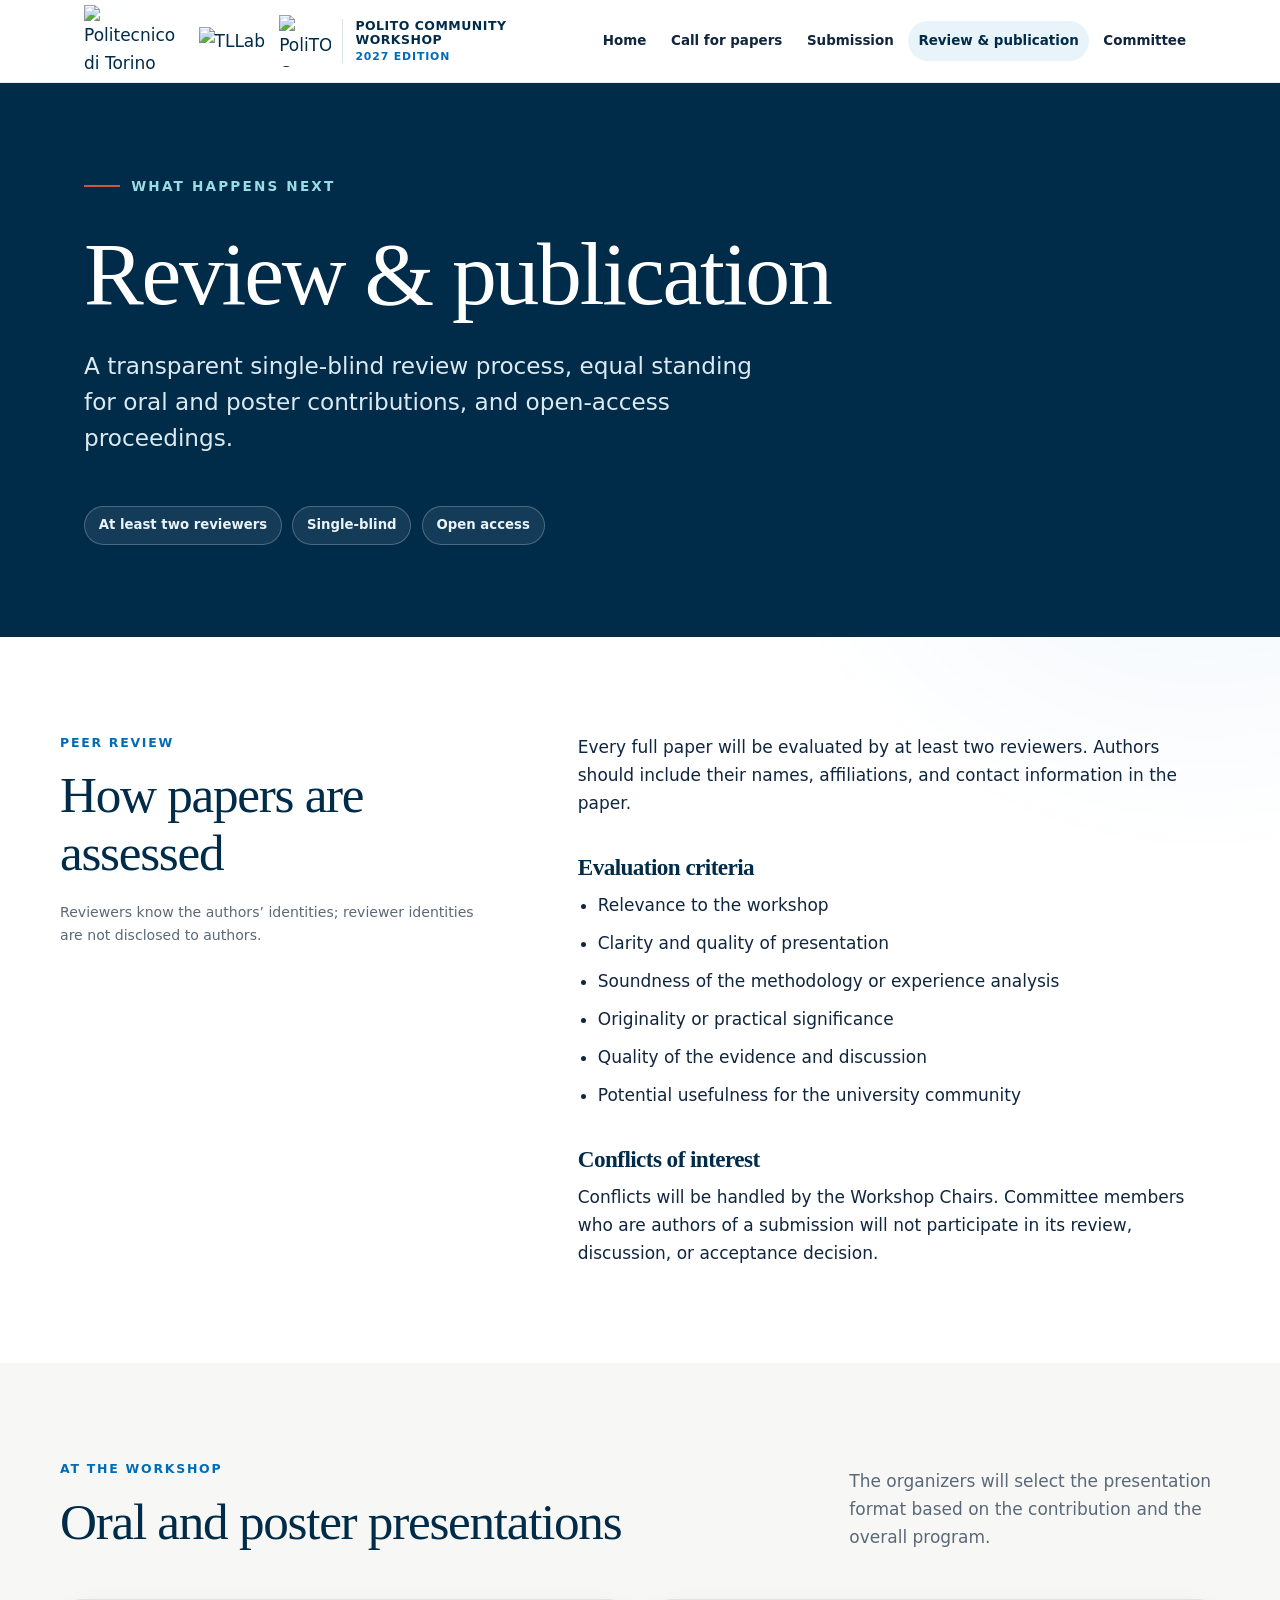
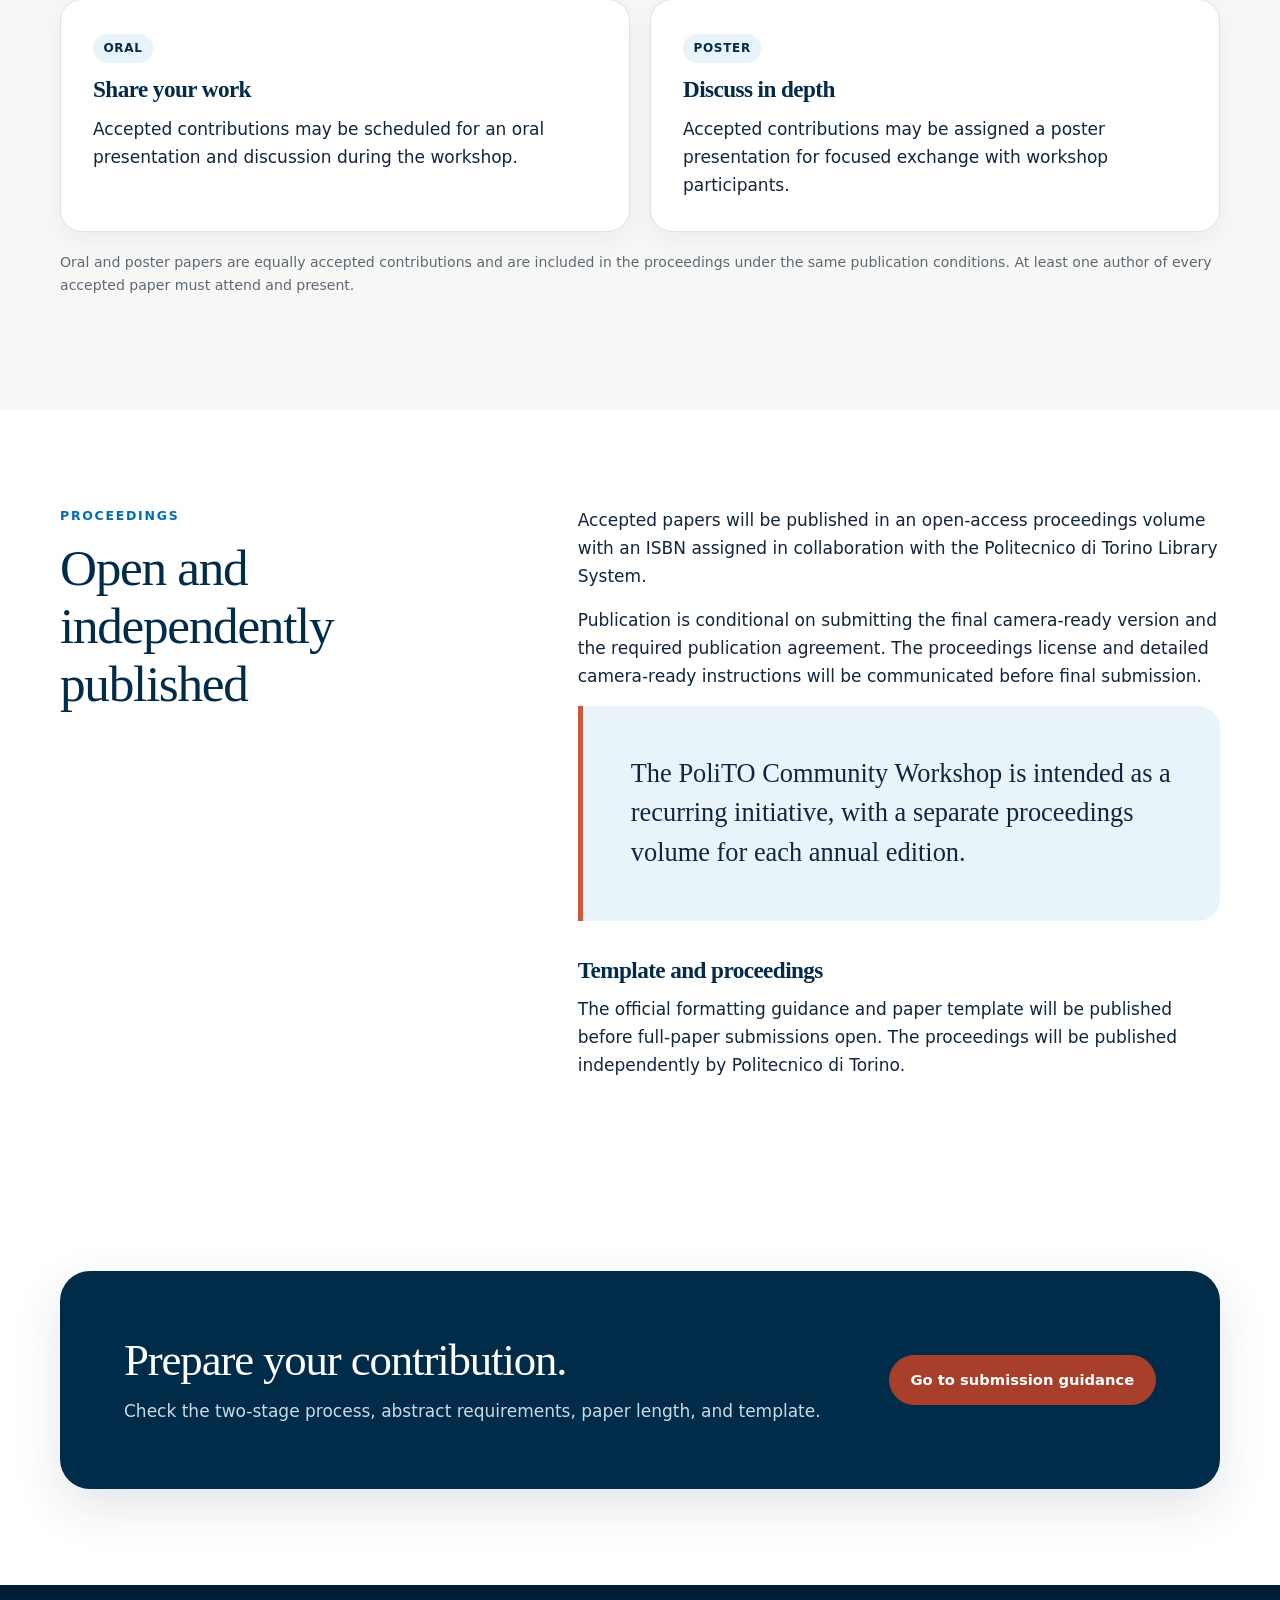
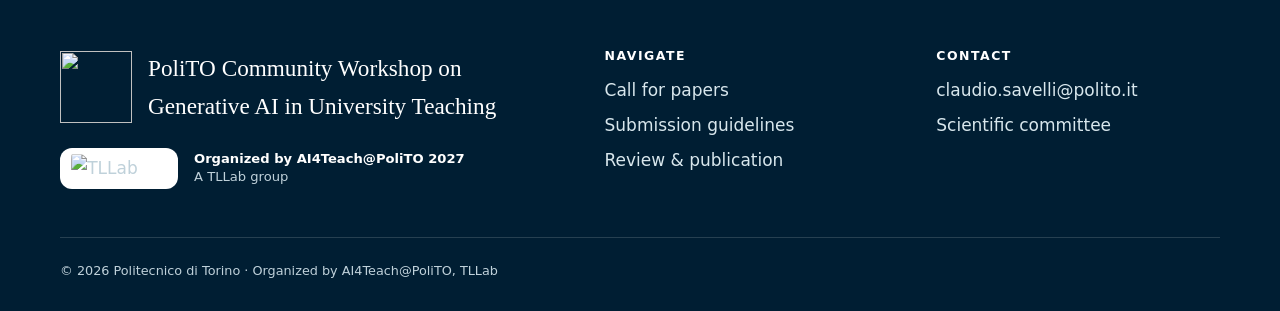
==== authors.html @ 340b1eb9 "feedbacks" ====
<!doctype html>
<html lang="en">
<head>
  <meta charset="utf-8"><meta name="viewport" content="width=device-width, initial-scale=1">
  <meta name="description" content="Review, presentation, and publication information for the PoliTO Community Workshop on Generative AI in University Teaching.">
  <title>Review &amp; Publication · PoliTO Community Workshop 2027</title>
  <link rel="icon" href="img/polito-logo.png" type="image/png"><link rel="stylesheet" href="css/custom.css">
</head>
<body>
  <a class="skip-link" href="#main">Skip to content</a>
  <header class="site-header"><div class="nav-shell">
    <a class="brand" href="index.html"><img src="img/polito-logo-text.png" alt="Politecnico di Torino"><img class="tllab-header-logo" src="img/tllab-logo.png" alt="TLLab"><img class="workshop-logo" src="img/workshop-logo.png" alt="PoliTO Community Workshop logo"><span class="brand-copy">PoliTO Community Workshop<small>2027 edition</small></span></a>
    <button class="nav-toggle" type="button" aria-label="Open navigation" aria-expanded="false" aria-controls="site-navigation"><span></span></button>
    <nav class="nav-links" id="site-navigation" aria-label="Main navigation"><a href="index.html">Home</a><a href="workshop.html">Call for papers</a><a href="submit.html">Submission</a><a href="authors.html" aria-current="page">Review &amp; publication</a><a href="about.html">Committee</a></nav>
  </div></header>

  <main id="main">
    <section class="hero compact"><div class="hero-inner">
      <span class="eyebrow">What happens next</span><h1>Review &amp; publication</h1>
      <p class="lead">A transparent single-blind review process, equal standing for oral and poster contributions, and open-access proceedings.</p>
      <div class="meta-row"><span class="meta-pill">At least two reviewers</span><span class="meta-pill">Single-blind</span><span class="meta-pill">Open access</span></div>
    </div></section>

    <section class="section" id="review">
      <div class="container split">
        <div class="sticky"><span class="kicker">Peer review</span><h2>How papers are assessed</h2><p class="note">Reviewers know the authors’ identities; reviewer identities are not disclosed to authors.</p></div>
        <div class="prose">
          <p>Every full paper will be evaluated by at least two reviewers. Authors should include their names, affiliations, and contact information in the paper.</p>
          <h3>Evaluation criteria</h3>
          <ul><li>Relevance to the workshop</li><li>Clarity and quality of presentation</li><li>Soundness of the methodology or experience analysis</li><li>Originality or practical significance</li><li>Quality of the evidence and discussion</li><li>Potential usefulness for the university community</li></ul>
          <h3>Conflicts of interest</h3><p>Conflicts will be handled by the Workshop Chairs. Committee members who are authors of a submission will not participate in its review, discussion, or acceptance decision.</p>
        </div>
      </div>
    </section>

    <section class="section tint" id="presentation">
      <div class="container">
        <div class="section-heading"><div><span class="kicker">At the workshop</span><h2>Oral and poster presentations</h2></div><p>The organizers will select the presentation format based on the contribution and the overall program.</p></div>
        <div class="grid two">
          <article class="card"><span class="tag">Oral</span><h3>Share your work</h3><p>Accepted contributions may be scheduled for an oral presentation and discussion during the workshop.</p></article>
          <article class="card"><span class="tag">Poster</span><h3>Discuss in depth</h3><p>Accepted contributions may be assigned a poster presentation for focused exchange with workshop participants.</p></article>
        </div>
        <p class="note">Oral and poster papers are equally accepted contributions and are included in the proceedings under the same publication conditions. At least one author of every accepted paper must attend and present.</p>
      </div>
    </section>

    <section class="section" id="proceedings">
      <div class="container split">
        <div class="sticky"><span class="kicker">Proceedings</span><h2>Open and independently published</h2></div>
        <div class="prose">
          <p>Accepted papers will be published in an open-access proceedings volume with an ISBN assigned in collaboration with the Politecnico di Torino Library System.</p>
          <p>Publication is conditional on submitting the final camera-ready version and the required publication agreement. The proceedings license and detailed camera-ready instructions will be communicated before final submission.</p>
          <div class="callout">The PoliTO Community Workshop is intended as a recurring initiative, with a separate proceedings volume for each annual edition.</div>
          <h3>Template and proceedings</h3><p>The official formatting guidance and paper template will be published before full-paper submissions open. The proceedings will be published independently by Politecnico di Torino.</p>
        </div>
      </div>
    </section>

    <section class="section"><div class="container cta"><div><h2>Prepare your contribution.</h2><p>Check the two-stage process, abstract requirements, paper length, and template.</p></div><a class="button primary" href="submit.html">Go to submission guidance</a></div></section>
  </main>

  <footer class="site-footer"><div class="footer-grid">
    <div><div class="footer-workshop"><img src="img/workshop-logo.png" alt=""><p class="footer-brand">PoliTO Community Workshop on Generative AI in University Teaching</p></div><div class="organizer-mark"><img src="img/tllab-logo.png" alt="TLLab"><p><strong>Organized by AI4Teach@PoliTO 2027</strong><br>A TLLab group</p></div></div>
    <div><h3>Navigate</h3><div class="footer-links"><a href="workshop.html">Call for papers</a><a href="submit.html">Submission guidelines</a><a href="authors.html">Review &amp; publication</a></div></div>
    <div><h3>Contact</h3><div class="footer-links"><a href="mailto:claudio.savelli@polito.it">claudio.savelli@polito.it</a><a href="about.html">Scientific committee</a></div></div>
  </div><div class="footer-bottom">© <span data-year>2026</span> Politecnico di Torino · Organized by AI4Teach@PoliTO, TLLab</div></footer>
  <script src="js/site.js"></script>
</body>
</html>
---- css/custom.css ----
:root {
  --ink: #10253e;
  --muted: #5b6877;
  --navy: #002b49;
  --navy-soft: #073e65;
  --blue: #006cb7;
  --cyan: #1aa6b7;
  --sky: #e8f4fa;
  --paper: #f7f8f5;
  --white: #ffffff;
  --line: #dce4e8;
  --accent: #cf573a;
  --accent-strong: #a83f2b;
  --shadow: 0 18px 50px rgba(0, 43, 73, 0.12);
  --radius: 22px;
  --max: 1160px;
}

* { box-sizing: border-box; }
html { scroll-behavior: smooth; }
body {
  margin: 0;
  color: var(--ink);
  background: var(--white);
  font-family: Inter, ui-sans-serif, system-ui, -apple-system, BlinkMacSystemFont, "Segoe UI", sans-serif;
  font-size: 17px;
  line-height: 1.65;
}
body::before {
  content: "";
  position: fixed;
  inset: 0;
  z-index: -2;
  background: radial-gradient(circle at 8% 8%, rgba(26, 166, 183, 0.08), transparent 28rem), radial-gradient(circle at 94% 42%, rgba(0, 108, 183, 0.07), transparent 30rem);
  pointer-events: none;
}
img { max-width: 100%; }
a { color: var(--blue); }
a:hover { color: var(--navy); }
h1, h2, h3 {
  margin: 0;
  color: var(--navy);
  font-family: Georgia, "Times New Roman", serif;
  line-height: 1.13;
  letter-spacing: -0.025em;
}
h1 { max-width: 920px; font-size: clamp(3rem, 7vw, 6.7rem); font-weight: 500; }
h2 { font-size: clamp(2rem, 4vw, 3.4rem); font-weight: 500; }
h3 { font-size: 1.45rem; font-weight: 600; }
p { margin: 0 0 1rem; }
ul, ol { margin: 0; }
.skip-link {
  position: fixed; top: 0; left: 1rem; z-index: 100; padding: 0.7rem 1rem;
  color: var(--white); background: var(--navy); transform: translateY(-120%);
}
.skip-link:focus { transform: translateY(0); }
.site-header {
  position: sticky; top: 0; z-index: 50; border-bottom: 1px solid rgba(0, 43, 73, 0.09);
  background: rgba(255, 255, 255, 0.94); backdrop-filter: blur(18px);
}
.nav-shell {
  display: flex; min-height: 82px; max-width: var(--max); margin: 0 auto; padding: 0 24px;
  align-items: center; justify-content: space-between; gap: 2rem;
}
.brand { display: flex; color: var(--navy); text-decoration: none; align-items: center; gap: 0.7rem; }
.brand img { width: 122px; height: auto; }
.brand img.workshop-logo { width: 52px; height: 52px; object-fit: contain; }
.brand img.tllab-header-logo { width: 82px; height: auto; object-fit: contain; }
.brand-copy {
  padding-left: 0.75rem; border-left: 1px solid var(--line); font-size: 0.78rem;
  font-weight: 800; line-height: 1.15; letter-spacing: 0.04em; text-transform: uppercase;
}
.brand-copy small {
  display: block;
  margin-top: 0.2rem;
  color: var(--blue);
  font-size: 0.68rem;
  letter-spacing: 0.08em;
}
.nav-links { display: flex; align-items: center; gap: 0.3rem; }
.nav-links a {
  padding: 0.55rem 0.62rem; border-radius: 999px; color: var(--ink); font-size: 0.84rem;
  font-weight: 700; text-decoration: none; white-space: nowrap;
}
.nav-links a:hover, .nav-links a[aria-current="page"] { color: var(--navy); background: var(--sky); }
.nav-toggle {
  display: none; width: 44px; height: 44px; padding: 10px; border: 0; border-radius: 50%;
  color: var(--navy); background: var(--sky); cursor: pointer;
}
.nav-toggle span, .nav-toggle::before, .nav-toggle::after {
  display: block; width: 22px; height: 2px; margin: 5px auto; background: currentColor; content: "";
}
.notice {
  padding: 0.55rem 24px; color: var(--white); background: var(--navy); font-size: 0.82rem;
  font-weight: 750; letter-spacing: 0.035em; text-align: center;
}
.notice a { color: var(--white); }
.hero { position: relative; min-height: 680px; overflow: hidden; color: var(--white); background: var(--navy); isolation: isolate; }
.hero::before {
  position: absolute; inset: 0; z-index: -2;
  background: linear-gradient(100deg, rgba(0, 43, 73, 0.99) 7%, rgba(0, 43, 73, 0.91) 55%, rgba(0, 43, 73, 0.48)); content: "";
}
.hero::after {
  position: absolute; inset: 0; z-index: -3;
  width: 100%; height: 100%;
  background: url("../img/polito-banner.png") center / cover no-repeat;
  content: ""; opacity: 0.72;
}
.hero.compact { min-height: 500px; }
.hero-inner {
  display: flex; min-height: inherit; max-width: var(--max); margin: 0 auto; padding: 92px 24px;
  flex-direction: column; justify-content: center; align-items: flex-start;
}
.eyebrow {
  display: inline-flex; margin-bottom: 1.6rem; color: #9adce4; font-size: 0.85rem; font-weight: 850;
  letter-spacing: 0.16em; text-transform: uppercase; align-items: center; gap: 0.7rem;
}
.eyebrow::before { width: 36px; height: 2px; background: var(--accent); content: ""; }
.hero h1, .hero h2 { color: var(--white); }
.hero h1.workshop-title { max-width: 1000px; font-size: clamp(2.7rem, 5.4vw, 5.4rem); }
.hero h1.workshop-title em { color: #a9e0e6; font-style: normal; }
.hero .lead { max-width: 700px; margin-top: 1.5rem; color: #dceaf0; font-size: clamp(1.15rem, 2vw, 1.45rem); line-height: 1.55; }
.hero-actions { display: flex; margin-top: 2rem; flex-wrap: wrap; gap: 0.8rem; }
.button {
  display: inline-flex; min-height: 50px; padding: 0.75rem 1.3rem; border: 1px solid var(--navy);
  border-radius: 999px; color: var(--white); background: var(--navy); font-size: 0.92rem;
  font-weight: 800; text-decoration: none; align-items: center; justify-content: center; gap: 0.55rem;
}
.button:hover { color: var(--white); background: var(--navy-soft); }
.button.primary { border-color: var(--accent-strong); color: var(--white); background: var(--accent-strong); }
.button.primary:hover { border-color: #8d3223; color: var(--white); background: #8d3223; }
.button.ghost { border-color: rgba(255, 255, 255, 0.5); background: transparent; }
.button.disabled, .button[aria-disabled="true"] { border-color: var(--line); color: var(--muted); background: #edf1f3; cursor: not-allowed; }
.meta-row { display: flex; margin-top: 2.1rem; flex-wrap: wrap; gap: 0.65rem; }
.meta-pill {
  padding: 0.48rem 0.86rem; border: 1px solid rgba(255, 255, 255, 0.24); border-radius: 999px;
  color: #eaf3f6; background: rgba(255, 255, 255, 0.08); font-size: 0.83rem; font-weight: 700;
}
.organizer-strip { border-bottom: 1px solid var(--line); background: var(--white); }
.organizer-inner {
  display: flex; min-height: 118px; max-width: var(--max); margin: 0 auto; padding: 22px 24px;
  align-items: center; justify-content: space-between; gap: 2rem;
}
.organizer-copy { display: flex; align-items: baseline; flex-wrap: wrap; gap: 0.45rem 0.7rem; }
.organizer-copy span { color: var(--muted); font-size: 0.82rem; font-weight: 800; letter-spacing: 0.09em; text-transform: uppercase; }
.organizer-copy strong { color: var(--navy); font-family: Georgia, serif; font-size: 1.4rem; }
.organizer-inner > img { width: 145px; height: auto; }
.section { padding: 96px 24px; }
.section.tint { background: var(--paper); }
.section.dark { color: #dceaf0; background: var(--navy); }
.section.dark h2, .section.dark h3 { color: var(--white); }
.container { max-width: var(--max); margin: 0 auto; }
.section-heading {
  display: grid; margin-bottom: 3rem; grid-template-columns: minmax(0, 1.4fr) minmax(260px, 0.7fr);
  align-items: end; gap: 3rem;
}
.section-heading p { margin: 0; color: var(--muted); }
.section.dark .section-heading p { color: #bed0d9; }
.kicker { display: block; margin-bottom: 0.8rem; color: var(--blue); font-size: 0.78rem; font-weight: 850; letter-spacing: 0.14em; text-transform: uppercase; }
.grid { display: grid; gap: 1.25rem; }
.grid.two { grid-template-columns: repeat(2, minmax(0, 1fr)); }
.grid.three { grid-template-columns: repeat(3, minmax(0, 1fr)); }
.card {
  padding: 2rem; border: 1px solid var(--line); border-radius: var(--radius); background: var(--white);
  box-shadow: 0 8px 24px rgba(0, 43, 73, 0.05);
}
.card h3 { margin-bottom: 0.8rem; }
.card p:last-child, .prose p:last-child { margin-bottom: 0; }
.card-number {
  display: flex; width: 48px; height: 48px; margin-bottom: 1.4rem; border-radius: 50%; color: var(--white);
  background: var(--accent-strong); font-family: Georgia, serif; font-size: 1.2rem; align-items: center; justify-content: center;
}
.text-link { display: inline-flex; margin-top: 0.65rem; font-weight: 800; text-decoration: none; align-items: center; gap: 0.35rem; }
.text-link::after { content: "→"; }
.dates { display: grid; border-top: 1px solid var(--line); }
.date-row {
  display: grid; padding: 1.15rem 0; border-bottom: 1px solid var(--line); grid-template-columns: 190px 1fr auto;
  align-items: center; gap: 1.3rem;
}
.date-row time, .date-row .date { color: var(--blue); font-weight: 850; }
.date-row strong { color: var(--navy); }
.date-row span:last-child { color: var(--muted); font-size: 0.86rem; }
.note { margin-top: 1.2rem; color: var(--muted); font-size: 0.88rem; }
.split { display: grid; grid-template-columns: minmax(0, 0.8fr) minmax(0, 1.2fr); gap: clamp(2.5rem, 7vw, 7rem); align-items: start; }
.split .sticky { position: sticky; top: 120px; }
.prose { max-width: 780px; }
.prose h2 { margin-bottom: 1.4rem; }
.prose h3 { margin: 2.3rem 0 0.7rem; }
.prose ul, .prose ol, .check-list { display: grid; padding-left: 1.25rem; gap: 0.62rem; }
.topic-list { display: grid; padding: 0; list-style: none; grid-template-columns: repeat(2, minmax(0, 1fr)); gap: 0; }
.topic-list li { position: relative; padding: 1rem 1rem 1rem 1.7rem; border-bottom: 1px solid var(--line); }
.topic-list li::before { position: absolute; top: 1.58rem; left: 0.3rem; width: 7px; height: 7px; border-radius: 50%; background: var(--accent); content: ""; }
.callout {
  padding: clamp(1.6rem, 4vw, 3rem); border-left: 5px solid var(--accent); border-radius: 0 var(--radius) var(--radius) 0;
  color: var(--ink); background: var(--sky); font-family: Georgia, serif; font-size: clamp(1.2rem, 2.2vw, 1.65rem); line-height: 1.5;
}
.process { display: grid; counter-reset: process; gap: 1.3rem; }
.process-step {
  position: relative; padding: 2rem 2rem 2rem 5.3rem; border: 1px solid var(--line); border-radius: var(--radius);
  background: var(--white); counter-increment: process;
}
.process-step::before {
  position: absolute; top: 1.8rem; left: 1.8rem; display: flex; width: 42px; height: 42px; border-radius: 50%;
  color: var(--white); background: var(--accent-strong); font-weight: 850; content: counter(process); align-items: center; justify-content: center;
}
.process-step h3 { margin-bottom: 0.3rem; }
.tag { display: inline-block; margin-bottom: 0.8rem; padding: 0.28rem 0.65rem; border-radius: 999px; color: var(--navy); background: var(--sky); font-size: 0.75rem; font-weight: 850; letter-spacing: 0.06em; text-transform: uppercase; }
.people { display: grid; grid-template-columns: repeat(2, minmax(0, 1fr)); gap: 1px; overflow: hidden; border: 1px solid var(--line); border-radius: var(--radius); background: var(--line); }
.person { padding: 1.4rem 1.5rem; background: var(--white); }
.person strong { display: block; color: var(--navy); font-family: Georgia, serif; font-size: 1.15rem; }
.person span { color: var(--muted); font-size: 0.9rem; }
.cta {
  display: grid; padding: clamp(2rem, 5vw, 4rem); border-radius: 30px; color: var(--white); background: var(--navy);
  grid-template-columns: 1fr auto; align-items: center; gap: 2rem; box-shadow: var(--shadow);
}
.cta h2 { color: var(--white); font-size: clamp(1.8rem, 3.5vw, 3rem); }
.cta p { margin: 0.7rem 0 0; color: #c9dbe3; }
.site-footer { padding: 64px 24px 30px; color: #bfd1da; background: #001e33; }
.footer-grid { display: grid; max-width: var(--max); margin: 0 auto; grid-template-columns: 1.4fr 0.8fr 0.8fr; gap: 3rem; }
.footer-brand { color: var(--white); font-family: Georgia, serif; font-size: 1.45rem; }
.footer-workshop { display: flex; align-items: center; gap: 1rem; }
.footer-workshop img { width: 72px; height: 72px; object-fit: contain; flex: 0 0 auto; }
.footer-workshop .footer-brand { margin: 0; }
.organizer-mark { display: flex; margin-top: 1.4rem; align-items: center; gap: 1rem; }
.organizer-mark img {
  width: 118px;
  padding: 0.4rem 0.7rem;
  border-radius: 12px;
  background: var(--white);
}
.organizer-mark p { margin: 0; font-size: 0.82rem; line-height: 1.4; }
.organizer-mark strong { color: var(--white); }
.site-footer h3 { margin-bottom: 0.8rem; color: var(--white); font-family: inherit; font-size: 0.78rem; letter-spacing: 0.12em; text-transform: uppercase; }
.site-footer a { color: #d8e7ed; text-decoration: none; }
.site-footer a:hover { color: var(--white); text-decoration: underline; }
.footer-links { display: grid; gap: 0.45rem; }
.footer-bottom { max-width: var(--max); margin: 3rem auto 0; padding-top: 1.4rem; border-top: 1px solid rgba(255, 255, 255, 0.15); font-size: 0.8rem; }
@media (max-width: 1100px) {
  .nav-toggle { display: block; }
  .nav-links { position: absolute; top: 100%; right: 0; left: 0; display: none; padding: 0.8rem 24px 1.2rem; border-bottom: 1px solid var(--line); background: var(--white); flex-direction: column; align-items: stretch; box-shadow: 0 14px 20px rgba(0, 43, 73, 0.08); }
  .nav-links.open { display: flex; }
  .nav-links a { border-radius: 10px; }
  .section-heading, .split, .footer-grid { grid-template-columns: 1fr; }
  .split .sticky { position: static; }
  .section-heading { gap: 1.2rem; }
  .grid.three { grid-template-columns: 1fr; }
  .date-row { grid-template-columns: 165px 1fr; }
  .date-row span:last-child { grid-column: 2; }
}
@media (max-width: 680px) {
  body { font-size: 16px; }
  .brand { gap: 0.55rem; }
  .brand img { width: 82px; }
  .brand img.workshop-logo { width: 38px; height: 38px; }
  .brand img.tllab-header-logo { width: 60px; }
  .brand-copy { padding-left: 0.65rem; font-size: 0.62rem; }
  .brand-copy small { font-size: 0.58rem; }
  .nav-shell { min-height: 72px; padding: 0 16px; }
  .hero, .hero.compact { min-height: 590px; }
  .hero-inner { padding: 72px 20px; }
  .hero::after { opacity: 0.34; }
  .section { padding: 70px 20px; }
  .grid.two, .topic-list, .people { grid-template-columns: 1fr; }
  .date-row { padding: 1.1rem 0; grid-template-columns: 1fr; gap: 0.2rem; }
  .date-row span:last-child { grid-column: auto; }
  .process-step { padding: 4.8rem 1.4rem 1.6rem; }
  .process-step::before { top: 1.35rem; left: 1.35rem; }
  .cta { grid-template-columns: 1fr; }
  .organizer-inner { align-items: flex-start; flex-direction: column; gap: 0.8rem; }
  .organizer-inner > img { width: 125px; }
  .footer-workshop img { width: 60px; height: 60px; }
}
@media (prefers-reduced-motion: reduce) { html { scroll-behavior: auto; } }
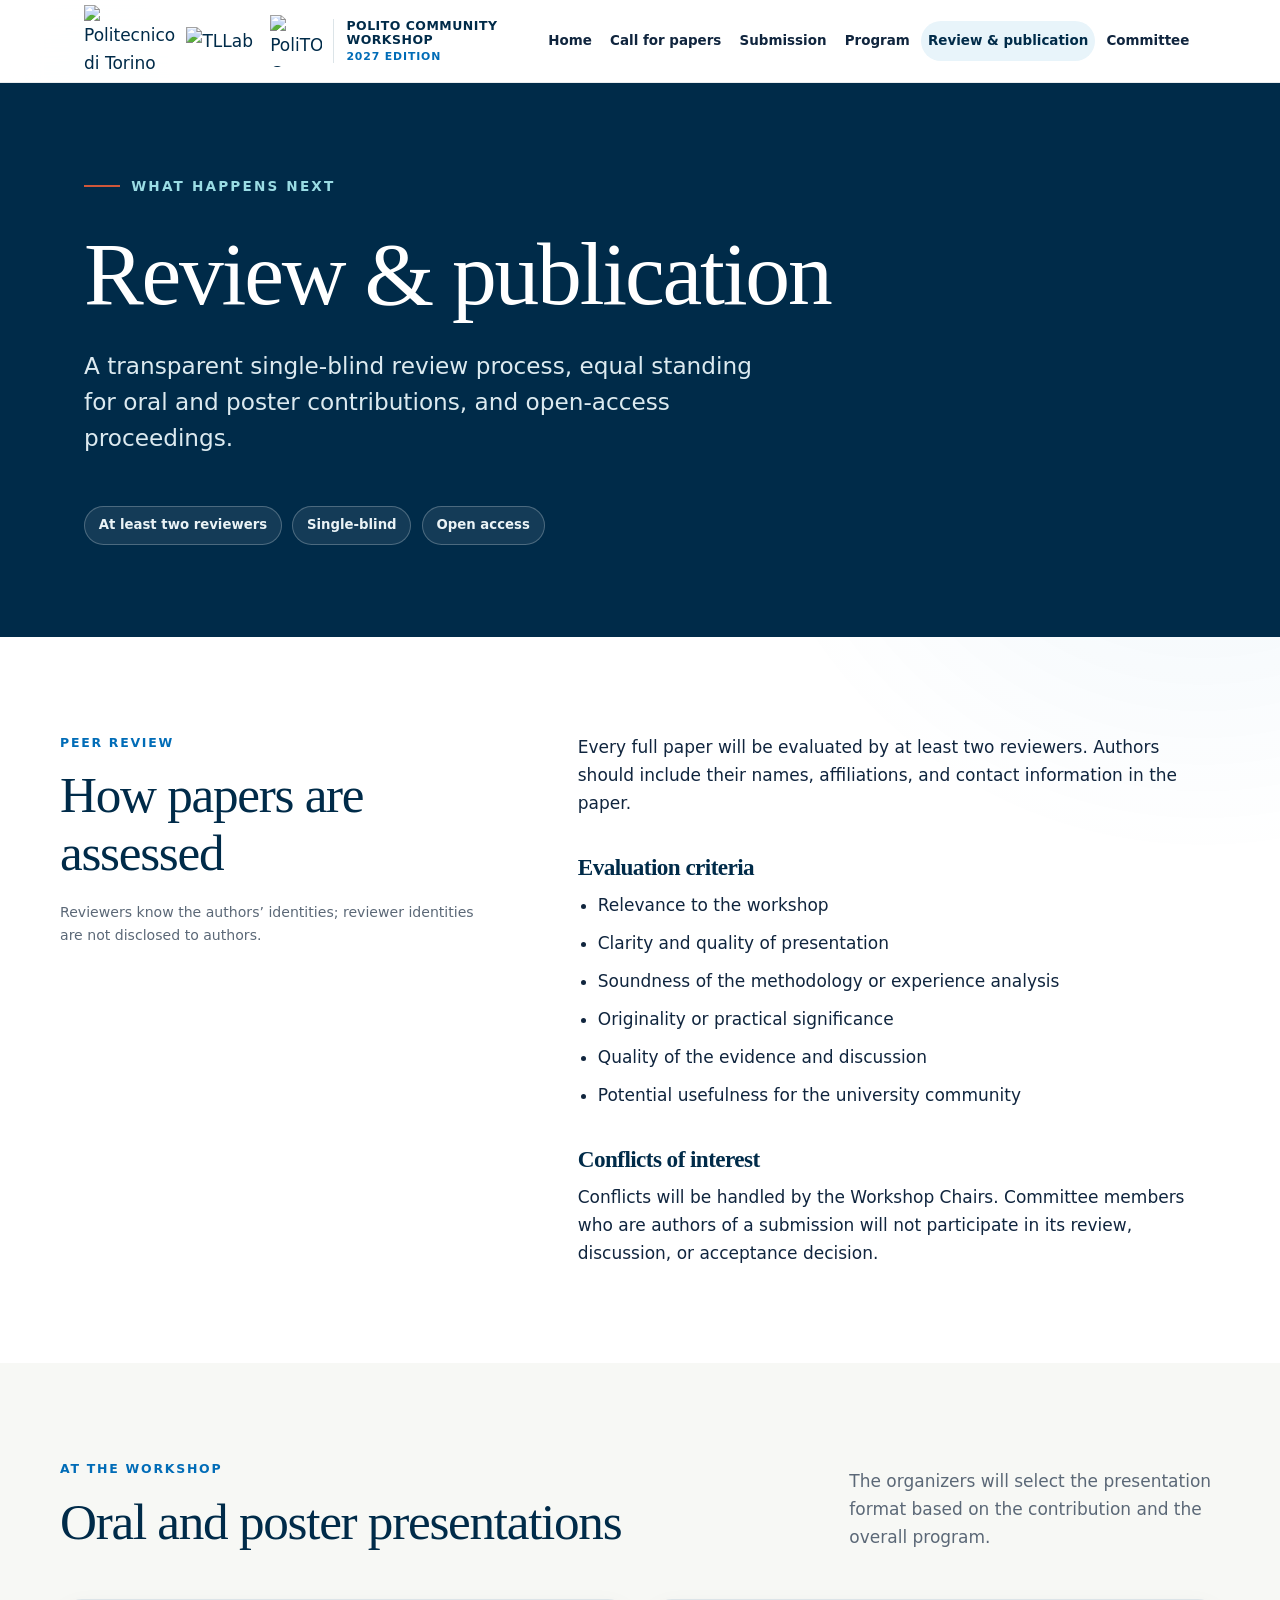
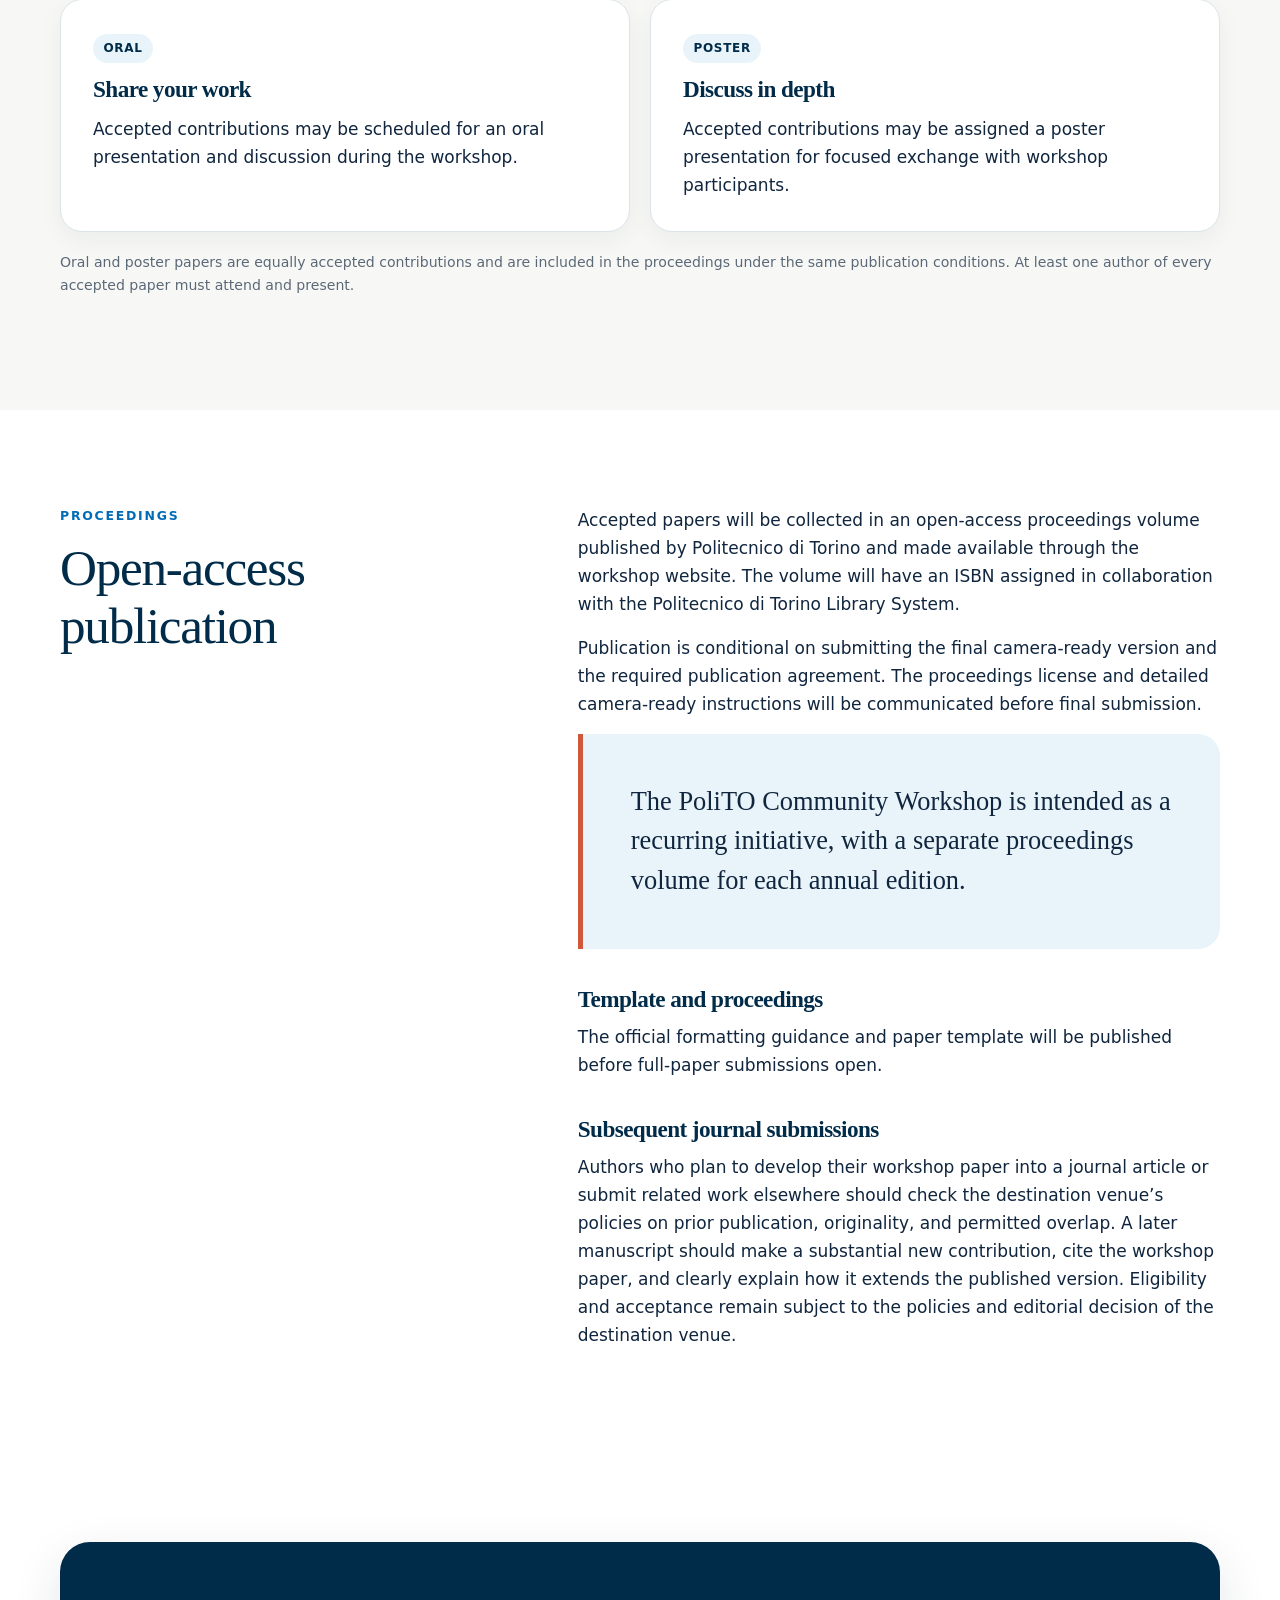
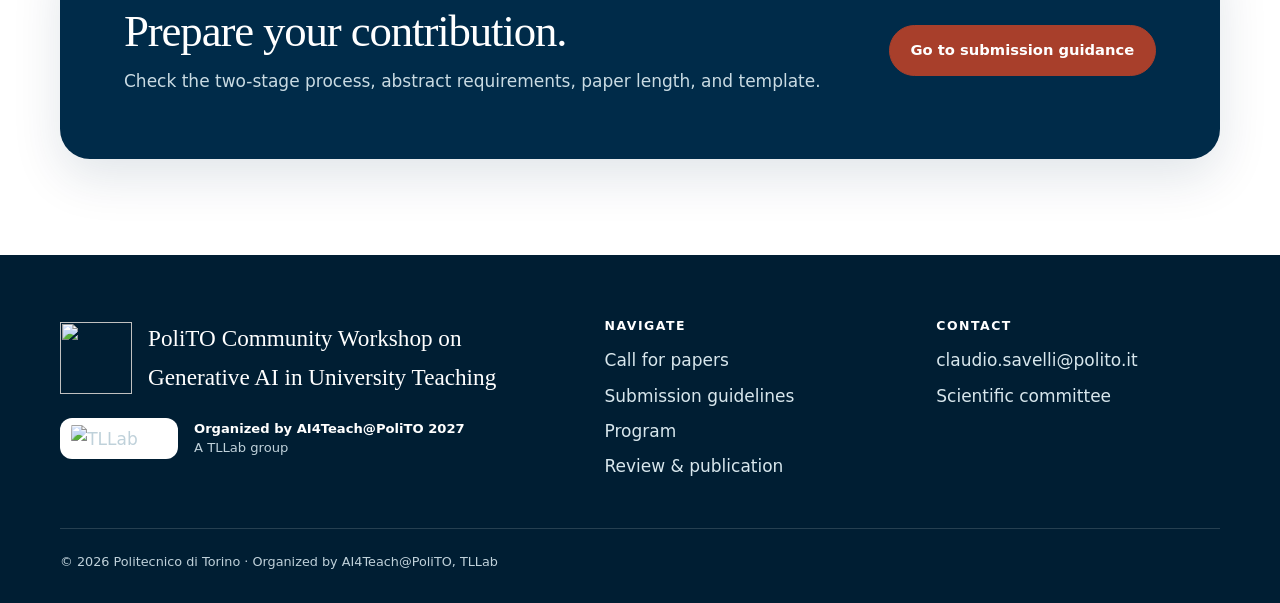
==== commit 151d0e09: "abstract link shared" ====
--- a/authors.html
+++ b/authors.html
@@ -11,7 +11,7 @@
   <header class="site-header"><div class="nav-shell">
     <a class="brand" href="index.html"><img src="img/polito-logo-text.png" alt="Politecnico di Torino"><img class="tllab-header-logo" src="img/tllab-logo.png" alt="TLLab"><img class="workshop-logo" src="img/workshop-logo.png" alt="PoliTO Community Workshop logo"><span class="brand-copy">PoliTO Community Workshop<small>2027 edition</small></span></a>
     <button class="nav-toggle" type="button" aria-label="Open navigation" aria-expanded="false" aria-controls="site-navigation"><span></span></button>
-    <nav class="nav-links" id="site-navigation" aria-label="Main navigation"><a href="index.html">Home</a><a href="workshop.html">Call for papers</a><a href="submit.html">Submission</a><a href="authors.html" aria-current="page">Review &amp; publication</a><a href="about.html">Committee</a></nav>
+    <nav class="nav-links" id="site-navigation" aria-label="Main navigation"><a href="index.html">Home</a><a href="workshop.html">Call for papers</a><a href="submit.html">Submission</a><a href="program.html">Program</a><a href="authors.html" aria-current="page">Review &amp; publication</a><a href="about.html">Committee</a></nav>
   </div></header>
 
   <main id="main">
@@ -46,12 +46,13 @@
 
     <section class="section" id="proceedings">
       <div class="container split">
-        <div class="sticky"><span class="kicker">Proceedings</span><h2>Open and independently published</h2></div>
+        <div class="sticky"><span class="kicker">Proceedings</span><h2>Open-access publication</h2></div>
         <div class="prose">
-          <p>Accepted papers will be published in an open-access proceedings volume with an ISBN assigned in collaboration with the Politecnico di Torino Library System.</p>
+          <p>Accepted papers will be collected in an open-access proceedings volume published by Politecnico di Torino and made available through the workshop website. The volume will have an ISBN assigned in collaboration with the Politecnico di Torino Library System.</p>
           <p>Publication is conditional on submitting the final camera-ready version and the required publication agreement. The proceedings license and detailed camera-ready instructions will be communicated before final submission.</p>
           <div class="callout">The PoliTO Community Workshop is intended as a recurring initiative, with a separate proceedings volume for each annual edition.</div>
-          <h3>Template and proceedings</h3><p>The official formatting guidance and paper template will be published before full-paper submissions open. The proceedings will be published independently by Politecnico di Torino.</p>
+          <h3>Template and proceedings</h3><p>The official formatting guidance and paper template will be published before full-paper submissions open.</p>
+          <h3>Subsequent journal submissions</h3><p>Authors who plan to develop their workshop paper into a journal article or submit related work elsewhere should check the destination venue’s policies on prior publication, originality, and permitted overlap. A later manuscript should make a substantial new contribution, cite the workshop paper, and clearly explain how it extends the published version. Eligibility and acceptance remain subject to the policies and editorial decision of the destination venue.</p>
         </div>
       </div>
     </section>
@@ -61,7 +62,7 @@
 
   <footer class="site-footer"><div class="footer-grid">
     <div><div class="footer-workshop"><img src="img/workshop-logo.png" alt=""><p class="footer-brand">PoliTO Community Workshop on Generative AI in University Teaching</p></div><div class="organizer-mark"><img src="img/tllab-logo.png" alt="TLLab"><p><strong>Organized by AI4Teach@PoliTO 2027</strong><br>A TLLab group</p></div></div>
-    <div><h3>Navigate</h3><div class="footer-links"><a href="workshop.html">Call for papers</a><a href="submit.html">Submission guidelines</a><a href="authors.html">Review &amp; publication</a></div></div>
+    <div><h3>Navigate</h3><div class="footer-links"><a href="workshop.html">Call for papers</a><a href="submit.html">Submission guidelines</a><a href="program.html">Program</a><a href="authors.html">Review &amp; publication</a></div></div>
     <div><h3>Contact</h3><div class="footer-links"><a href="mailto:claudio.savelli@polito.it">claudio.savelli@polito.it</a><a href="about.html">Scientific committee</a></div></div>
   </div><div class="footer-bottom">© <span data-year>2026</span> Politecnico di Torino · Organized by AI4Teach@PoliTO, TLLab</div></footer>
   <script src="js/site.js"></script>
--- a/css/custom.css
+++ b/css/custom.css
@@ -65,7 +65,7 @@
 .brand { display: flex; color: var(--navy); text-decoration: none; align-items: center; gap: 0.7rem; }
 .brand img { width: 122px; height: auto; }
 .brand img.workshop-logo { width: 52px; height: 52px; object-fit: contain; }
-.brand img.tllab-header-logo { width: 82px; height: auto; object-fit: contain; }
+.brand img.tllab-header-logo { width: 108px; height: auto; object-fit: contain; }
 .brand-copy {
   padding-left: 0.75rem; border-left: 1px solid var(--line); font-size: 0.78rem;
   font-weight: 800; line-height: 1.15; letter-spacing: 0.04em; text-transform: uppercase;
@@ -79,7 +79,7 @@
 }
 .nav-links { display: flex; align-items: center; gap: 0.3rem; }
 .nav-links a {
-  padding: 0.55rem 0.62rem; border-radius: 999px; color: var(--ink); font-size: 0.84rem;
+  padding: 0.55rem 0.42rem; border-radius: 999px; color: var(--ink); font-size: 0.84rem;
   font-weight: 700; text-decoration: none; white-space: nowrap;
 }
 .nav-links a:hover, .nav-links a[aria-current="page"] { color: var(--navy); background: var(--sky); }
@@ -215,6 +215,7 @@
 }
 .cta h2 { color: var(--white); font-size: clamp(1.8rem, 3.5vw, 3rem); }
 .cta p { margin: 0.7rem 0 0; color: #c9dbe3; }
+.cta p a { color: var(--white); font-weight: 750; }
 .site-footer { padding: 64px 24px 30px; color: #bfd1da; background: #001e33; }
 .footer-grid { display: grid; max-width: var(--max); margin: 0 auto; grid-template-columns: 1.4fr 0.8fr 0.8fr; gap: 3rem; }
 .footer-brand { color: var(--white); font-family: Georgia, serif; font-size: 1.45rem; }
@@ -235,11 +236,13 @@
 .site-footer a:hover { color: var(--white); text-decoration: underline; }
 .footer-links { display: grid; gap: 0.45rem; }
 .footer-bottom { max-width: var(--max); margin: 3rem auto 0; padding-top: 1.4rem; border-top: 1px solid rgba(255, 255, 255, 0.15); font-size: 0.8rem; }
-@media (max-width: 1100px) {
+@media (max-width: 1160px) {
   .nav-toggle { display: block; }
   .nav-links { position: absolute; top: 100%; right: 0; left: 0; display: none; padding: 0.8rem 24px 1.2rem; border-bottom: 1px solid var(--line); background: var(--white); flex-direction: column; align-items: stretch; box-shadow: 0 14px 20px rgba(0, 43, 73, 0.08); }
   .nav-links.open { display: flex; }
   .nav-links a { border-radius: 10px; }
+}
+@media (max-width: 1100px) {
   .section-heading, .split, .footer-grid { grid-template-columns: 1fr; }
   .split .sticky { position: static; }
   .section-heading { gap: 1.2rem; }
@@ -252,7 +255,7 @@
   .brand { gap: 0.55rem; }
   .brand img { width: 82px; }
   .brand img.workshop-logo { width: 38px; height: 38px; }
-  .brand img.tllab-header-logo { width: 60px; }
+  .brand img.tllab-header-logo { width: 72px; }
   .brand-copy { padding-left: 0.65rem; font-size: 0.62rem; }
   .brand-copy small { font-size: 0.58rem; }
   .nav-shell { min-height: 72px; padding: 0 16px; }
